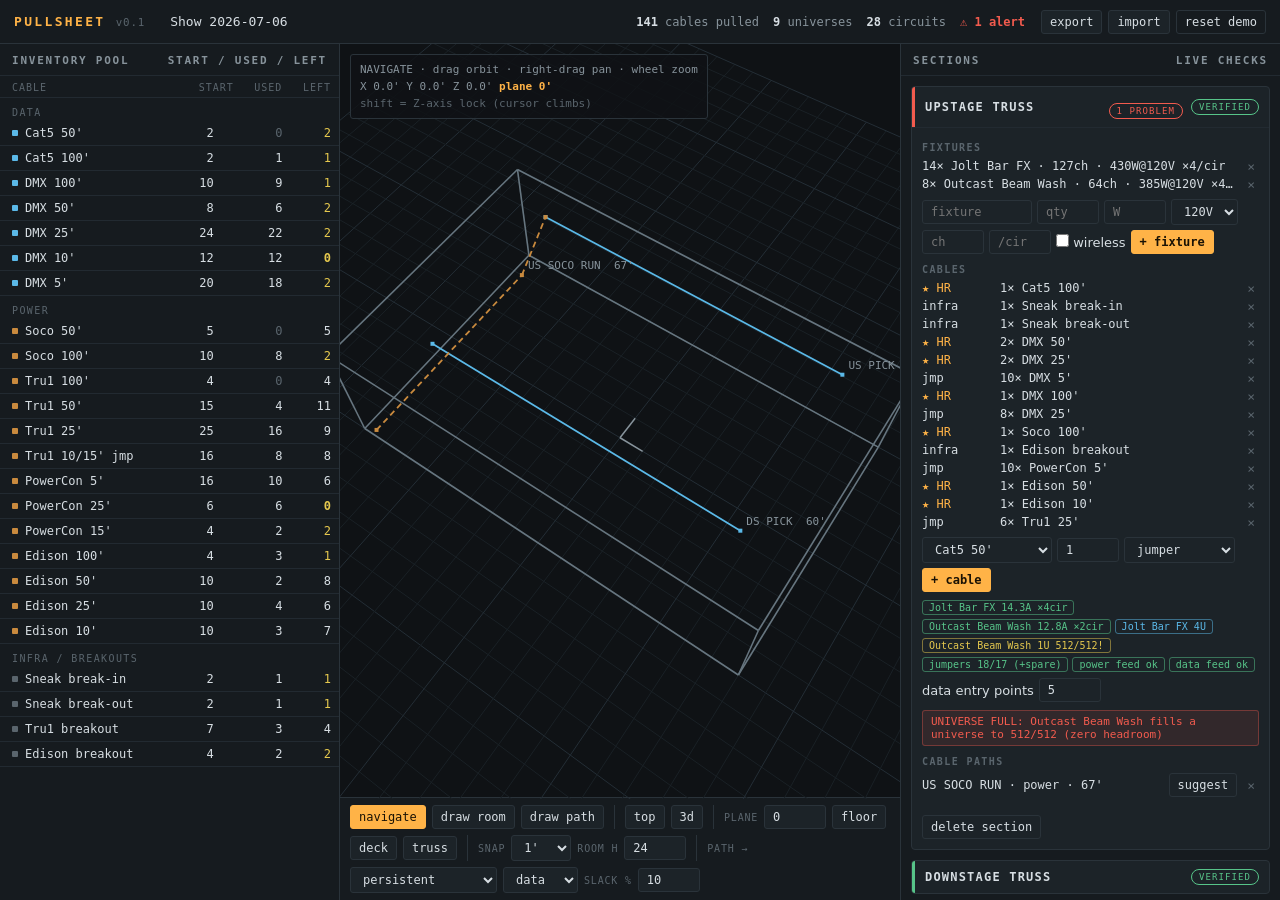
==== app/index.html @ e3582e50 "PullSheet v0.1: first working prototype - app/core.js: pure domain core — pool deduction, shortage a" ====
<!DOCTYPE html>
<html lang="en">
<head>
  <meta charset="utf-8">
  <meta name="viewport" content="width=device-width, initial-scale=1">
  <title>PullSheet — cable counts for live production</title>
  <link rel="stylesheet" href="style.css">
</head>
<body>
  <div id="shell">
    <header id="topbar">
      <span class="brand">PULLSHEET <small>v0.1</small></span>
      <input id="showname" type="text" aria-label="Show name">
      <div id="totals"></div>
      <div class="actions">
        <button id="btn-export">export</button>
        <button id="btn-import">import</button>
        <input id="import-file" type="file" accept=".json" hidden>
        <button id="btn-reset" class="ghost">reset demo</button>
      </div>
    </header>

    <aside id="left" class="panel">
      <div class="panel-head">Inventory pool <span class="spacer"></span> start / used / left</div>
      <table id="pool-table">
        <thead>
          <tr><th>Cable</th><th>Start</th><th>Used</th><th>Left</th></tr>
        </thead>
        <tbody id="pool-body"></tbody>
      </table>
    </aside>

    <main id="mid">
      <div id="viewport-wrap">
        <canvas id="viewport"></canvas>
        <div id="alert-banner" role="alert"></div>
        <div id="hud">
          <div id="hud-mode">NAVIGATE</div>
          <div><span id="hud-pos">X 0.0'  Y 0.0'  Z 0.0'</span>  <b id="hud-elev">plane 0'</b></div>
          <div class="hint" id="hud-pending"></div>
          <div class="hint">shift = Z-axis lock (cursor climbs)</div>
        </div>
      </div>
      <div id="vp-toolbar">
        <button id="mode-orbit">navigate</button>
        <button id="mode-room">draw room</button>
        <button id="mode-path">draw path</button>
        <span class="sep"></span>
        <button id="view-top">top</button>
        <button id="view-3d">3d</button>
        <span class="sep"></span>
        <label for="elev">plane</label>
        <input id="elev" type="number" value="0" step="1" min="0" aria-label="Working elevation in feet">
        <button data-elev="0">floor</button>
        <button data-elev="4">deck</button>
        <button data-elev="22">truss</button>
        <span class="sep"></span>
        <label for="snap">snap</label>
        <select id="snap" aria-label="Grid snap">
          <option value="1" selected>1'</option>
          <option value="5">5'</option>
          <option value="0">off</option>
        </select>
        <label for="room-h">room h</label>
        <input id="room-h" type="number" value="24" min="8" aria-label="Room height in feet">
        <span class="sep"></span>
        <label for="path-layer">path →</label>
        <select id="path-layer" aria-label="Layer for new paths"></select>
        <select id="path-kind" aria-label="Kind for new paths">
          <option value="data">data</option>
          <option value="power">power</option>
        </select>
        <label for="slack">slack %</label>
        <input id="slack" type="number" value="10" min="0" max="50" aria-label="Cable slack percent">
      </div>
    </main>

    <aside id="right" class="panel">
      <div class="panel-head">Sections <span class="spacer"></span> live checks</div>
      <div id="sections-host"></div>
      <div id="new-section">
        <input id="new-section-name" type="text" placeholder="new section name…" aria-label="New section name">
        <button id="btn-add-section" class="primary">+ section</button>
      </div>
    </aside>
  </div>

  <script src="core.js"></script>
  <script src="engine3d.js"></script>
  <script src="app.js"></script>
</body>
</html>
---- app/style.css ----
/* PullSheet v0.1 — console-dark, patch-sheet aesthetic.
   Deliberately single-theme: this is a lighting tool; its habitat is blackout. */

:root {
  --bg: #0F1215;
  --panel: #161B1F;
  --panel-2: #1C2328;
  --line: #2A333A;
  --line-soft: #222A31;
  --text: #D7DEE3;
  --muted: #87939B;
  --faint: #5A656D;
  --accent: #FFB347;        /* tungsten */
  --accent-ink: #1A1204;
  --ok: #57C489;
  --warn: #E5C84E;
  --crit: #F25B4E;
  --data: #5BB9E8;
  --power: #C98A3E;
  /* viewport */
  --v-grid: #1A2126;
  --v-grid-major: #242E36;
  --v-room: #66757F;
  --v-path: #5BB9E8;
  --v-path-power: #C98A3E;
  --v-cursor: #FFB347;
  --v-pending: #FFB347;
  --v-text: #87939B;
  --mono: ui-monospace, "SF Mono", "Cascadia Code", Menlo, Consolas, monospace;
  --ui: system-ui, -apple-system, "Segoe UI", sans-serif;
}

* { box-sizing: border-box; margin: 0; padding: 0; }

html, body { height: 100%; }
body {
  background: var(--bg);
  color: var(--text);
  font-family: var(--ui);
  font-size: 13px;
  overflow: hidden;
}

button, input, select {
  font-family: var(--mono);
  font-size: 12px;
  color: var(--text);
  background: var(--panel-2);
  border: 1px solid var(--line);
  border-radius: 3px;
  padding: 4px 8px;
}
input[type="number"] { width: 62px; }
input, select { min-width: 0; }
button { cursor: pointer; }
button:hover { border-color: var(--muted); }
button:focus-visible, input:focus-visible, select:focus-visible {
  outline: 2px solid var(--accent);
  outline-offset: 1px;
}
button.primary {
  background: var(--accent);
  color: var(--accent-ink);
  border-color: var(--accent);
  font-weight: 700;
}
button.mode-on {
  background: var(--accent);
  color: var(--accent-ink);
  border-color: var(--accent);
}
button.ghost { background: transparent; }

/* ---------- shell ---------- */
#shell {
  display: grid;
  grid-template-rows: 44px 1fr;
  grid-template-columns: 340px 1fr 380px;
  grid-template-areas: "top top top" "left mid right";
  height: 100vh;
}

/* ---------- top bar ---------- */
#topbar {
  grid-area: top;
  display: flex;
  align-items: center;
  gap: 16px;
  padding: 0 14px;
  background: var(--panel);
  border-bottom: 1px solid var(--line);
}
#topbar .brand {
  font-family: var(--mono);
  font-weight: 700;
  letter-spacing: 0.18em;
  color: var(--accent);
  font-size: 13px;
}
#topbar .brand small {
  color: var(--faint);
  font-weight: 400;
  letter-spacing: 0.08em;
}
#showname {
  background: transparent;
  border: 1px solid transparent;
  font-size: 13px;
  width: 220px;
}
#showname:hover, #showname:focus { border-color: var(--line); }
#totals {
  display: flex;
  gap: 14px;
  margin-left: auto;
  font-family: var(--mono);
  font-variant-numeric: tabular-nums;
  color: var(--muted);
  font-size: 12px;
  white-space: nowrap;
}
#totals b { color: var(--text); font-weight: 600; }
#totals .alert-chip { color: var(--crit); font-weight: 700; }
#totals .alert-chip.clean { color: var(--ok); }
#topbar .actions { display: flex; gap: 6px; }

/* ---------- panels ---------- */
.panel {
  background: var(--panel);
  overflow-y: auto;
  min-height: 0;
}
#left { grid-area: left; border-right: 1px solid var(--line); }
#right { grid-area: right; border-left: 1px solid var(--line); }

.panel-head {
  position: sticky;
  top: 0;
  z-index: 2;
  display: flex;
  align-items: baseline;
  gap: 8px;
  padding: 10px 12px 8px;
  background: var(--panel);
  border-bottom: 1px solid var(--line-soft);
  font-family: var(--mono);
  font-size: 11px;
  font-weight: 700;
  letter-spacing: 0.16em;
  color: var(--muted);
  text-transform: uppercase;
}
.panel-head .spacer { flex: 1; }

/* ---------- pool table ---------- */
#pool-table { width: 100%; border-collapse: collapse; font-family: var(--mono); font-size: 12px; }
#pool-table th {
  text-align: right;
  font-weight: 400;
  color: var(--faint);
  font-size: 10px;
  letter-spacing: 0.1em;
  text-transform: uppercase;
  padding: 6px 8px 4px;
  border-bottom: 1px solid var(--line-soft);
}
#pool-table th:first-child { text-align: left; padding-left: 12px; }
#pool-table td {
  padding: 3px 8px;
  text-align: right;
  font-variant-numeric: tabular-nums;
  border-bottom: 1px solid var(--line-soft);
  white-space: nowrap;
}
#pool-table td:first-child { text-align: left; padding-left: 12px; color: var(--text); }
#pool-table .kind-tick {
  display: inline-block;
  width: 6px; height: 6px;
  margin-right: 7px;
  border-radius: 1px;
  vertical-align: 1px;
}
#pool-table .kind-data .kind-tick { background: var(--data); }
#pool-table .kind-power .kind-tick { background: var(--power); }
#pool-table .kind-infra .kind-tick { background: var(--faint); }
#pool-table .num-muted { color: var(--faint); }
#pool-table tr.short td { background: rgba(242, 91, 78, 0.13); }
#pool-table tr.short .rem { color: var(--crit); font-weight: 700; }
#pool-table tr.zero .rem { color: var(--warn); font-weight: 700; }
#pool-table tr.low .rem { color: var(--warn); }
#pool-table tr.group-head td {
  padding-top: 9px;
  color: var(--faint);
  font-size: 10px;
  letter-spacing: 0.14em;
  text-transform: uppercase;
  border-bottom: none;
}
.qty-edit {
  width: 48px;
  text-align: right;
  padding: 1px 4px;
  background: transparent;
  border-color: transparent;
}
.qty-edit:hover, .qty-edit:focus { border-color: var(--line); background: var(--panel-2); }

.inv-add { display: flex; gap: 6px; padding: 10px 12px; flex-wrap: wrap; }

/* ---------- viewport ---------- */
#mid {
  grid-area: mid;
  position: relative;
  display: flex;
  flex-direction: column;
  min-width: 0;
  background: var(--bg);
}
#viewport-wrap { flex: 1; position: relative; min-height: 0; }
#viewport { position: absolute; inset: 0; display: block; cursor: crosshair; }

#vp-toolbar {
  display: flex;
  align-items: center;
  gap: 6px;
  padding: 7px 10px;
  background: var(--panel);
  border-top: 1px solid var(--line);
  font-family: var(--mono);
  font-size: 11px;
  flex-wrap: wrap;
}
#vp-toolbar .sep { width: 1px; align-self: stretch; background: var(--line); margin: 0 4px; }
#vp-toolbar label { color: var(--faint); letter-spacing: 0.08em; text-transform: uppercase; font-size: 10px; }

#hud {
  position: absolute;
  left: 10px;
  top: 10px;
  font-family: var(--mono);
  font-size: 11px;
  color: var(--muted);
  background: rgba(15, 18, 21, 0.82);
  border: 1px solid var(--line);
  border-radius: 3px;
  padding: 6px 9px;
  pointer-events: none;
  font-variant-numeric: tabular-nums;
  line-height: 1.55;
}
#hud b { color: var(--accent); font-weight: 600; }
#hud .hint { color: var(--faint); }

/* ---------- sections ---------- */
.section-card {
  margin: 10px 10px 0;
  border: 1px solid var(--line);
  border-radius: 4px;
  background: var(--panel-2);
  overflow: hidden;
}
.section-card:last-child { margin-bottom: 10px; }
.section-title {
  display: flex;
  align-items: center;
  gap: 8px;
  padding: 8px 10px;
  cursor: pointer;
  border-left: 3px solid var(--faint);
}
.section-card.state-verified .section-title { border-left-color: var(--ok); }
.section-card.state-counted-only .section-title { border-left-color: var(--warn); }
.section-card.has-problems .section-title { border-left-color: var(--crit); }
.section-title h3 {
  font-family: var(--mono);
  font-size: 12px;
  font-weight: 700;
  letter-spacing: 0.1em;
  text-transform: uppercase;
  flex: 1;
}
.state-pill {
  font-family: var(--mono);
  font-size: 9px;
  letter-spacing: 0.12em;
  text-transform: uppercase;
  padding: 2px 7px;
  border-radius: 9px;
  border: 1px solid var(--line);
  color: var(--muted);
  white-space: nowrap;
}
.state-pill.verified { color: var(--ok); border-color: var(--ok); }
.state-pill.counted-only { color: var(--warn); border-color: var(--warn); }
.state-pill.problems { color: var(--crit); border-color: var(--crit); }

.section-body { padding: 4px 10px 10px; border-top: 1px solid var(--line-soft); }
.section-body h4 {
  font-family: var(--mono);
  font-size: 10px;
  letter-spacing: 0.14em;
  text-transform: uppercase;
  color: var(--faint);
  margin: 10px 0 4px;
}
.rowline {
  display: flex;
  align-items: center;
  gap: 6px;
  font-family: var(--mono);
  font-size: 12px;
  font-variant-numeric: tabular-nums;
  padding: 2px 0;
}
.rowline .grow { flex: 1; min-width: 0; overflow: hidden; text-overflow: ellipsis; white-space: nowrap; }
.rowline .role-hr { color: var(--accent); }
.rowline .role-sp { color: var(--faint); }
.rowline .del {
  background: none; border: none; color: var(--faint);
  padding: 0 4px; font-size: 13px; line-height: 1;
}
.rowline .del:hover { color: var(--crit); }
.badge {
  font-family: var(--mono);
  font-size: 10px;
  padding: 1px 6px;
  border-radius: 3px;
  border: 1px solid var(--line);
  color: var(--muted);
  white-space: nowrap;
}
.badge.ok { color: var(--ok); border-color: rgba(87, 196, 137, 0.5); }
.badge.warn { color: var(--warn); border-color: rgba(229, 200, 78, 0.5); }
.badge.crit { color: var(--crit); border-color: rgba(242, 91, 78, 0.55); }
.badge.data { color: var(--data); border-color: rgba(91, 185, 232, 0.5); }

.problems { margin-top: 8px; display: flex; flex-direction: column; gap: 4px; }
.problem {
  font-family: var(--mono);
  font-size: 11px;
  color: var(--crit);
  background: rgba(242, 91, 78, 0.1);
  border: 1px solid rgba(242, 91, 78, 0.35);
  border-radius: 3px;
  padding: 4px 8px;
}
.checks { display: flex; flex-wrap: wrap; gap: 4px; margin-top: 8px; }

.addform { display: flex; gap: 5px; flex-wrap: wrap; margin-top: 6px; align-items: center; }
.addform select { max-width: 130px; }
.addform input[type="text"] { width: 110px; }

.path-row { align-items: center; }
.path-suggest {
  font-family: var(--mono);
  font-size: 11px;
  color: var(--muted);
  padding: 4px 0 2px;
}
.path-suggest b { color: var(--data); font-weight: 600; }
.path-suggest .no { color: var(--crit); }

#new-section { margin: 10px; display: flex; gap: 6px; }
#new-section input { flex: 1; }

/* alert banner */
#alert-banner {
  display: none;
  position: absolute;
  top: 10px;
  left: 50%;
  transform: translateX(-50%);
  z-index: 5;
  font-family: var(--mono);
  font-size: 12px;
  font-weight: 700;
  color: #fff;
  background: var(--crit);
  border-radius: 3px;
  padding: 7px 14px;
  letter-spacing: 0.06em;
  box-shadow: 0 4px 18px rgba(0, 0, 0, 0.5);
}
#alert-banner.show { display: block; }

@media (prefers-reduced-motion: no-preference) {
  #alert-banner.show { animation: pulse 1.2s ease-in-out infinite alternate; }
  @keyframes pulse { from { opacity: 1; } to { opacity: 0.75; } }
}

/* narrow screens: stack panels (prototype-grade responsiveness) */
@media (max-width: 980px) {
  #shell {
    grid-template-columns: 1fr;
    grid-template-rows: 44px 40vh 1fr 1fr;
    grid-template-areas: "top" "mid" "left" "right";
  }
  #left, #right { border: none; border-top: 1px solid var(--line); }
  body { overflow: auto; }
}
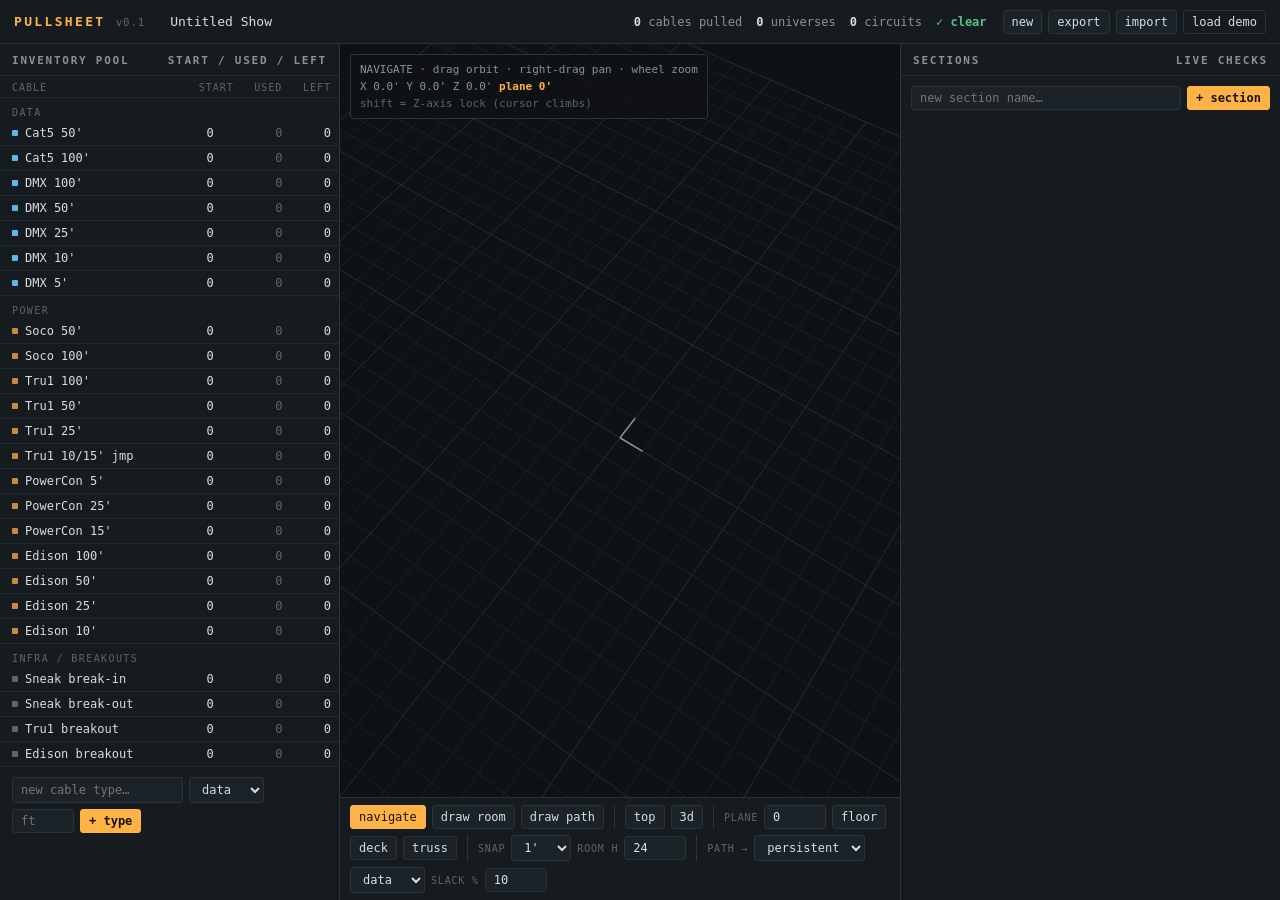
==== commit f48bb3ba: "Start in a blank project; demo show becomes opt-in - App boots to a blank project: standard cable ca" ====
--- a/app/index.html
+++ b/app/index.html
@@ -13,10 +13,11 @@
       <input id="showname" type="text" aria-label="Show name">
       <div id="totals"></div>
       <div class="actions">
+        <button id="btn-new">new</button>
         <button id="btn-export">export</button>
         <button id="btn-import">import</button>
         <input id="import-file" type="file" accept=".json" hidden>
-        <button id="btn-reset" class="ghost">reset demo</button>
+        <button id="btn-demo" class="ghost">load demo</button>
       </div>
     </header>
 
@@ -28,6 +29,16 @@
         </thead>
         <tbody id="pool-body"></tbody>
       </table>
+      <div class="inv-add">
+        <input id="nt-label" type="text" placeholder="new cable type…" aria-label="New cable type name">
+        <select id="nt-kind" aria-label="New cable type kind">
+          <option value="data">data</option>
+          <option value="power">power</option>
+          <option value="infra">infra</option>
+        </select>
+        <input id="nt-len" type="number" min="0" placeholder="ft" aria-label="New cable type length in feet">
+        <button id="nt-add" class="primary">+ type</button>
+      </div>
     </aside>
 
     <main id="mid">
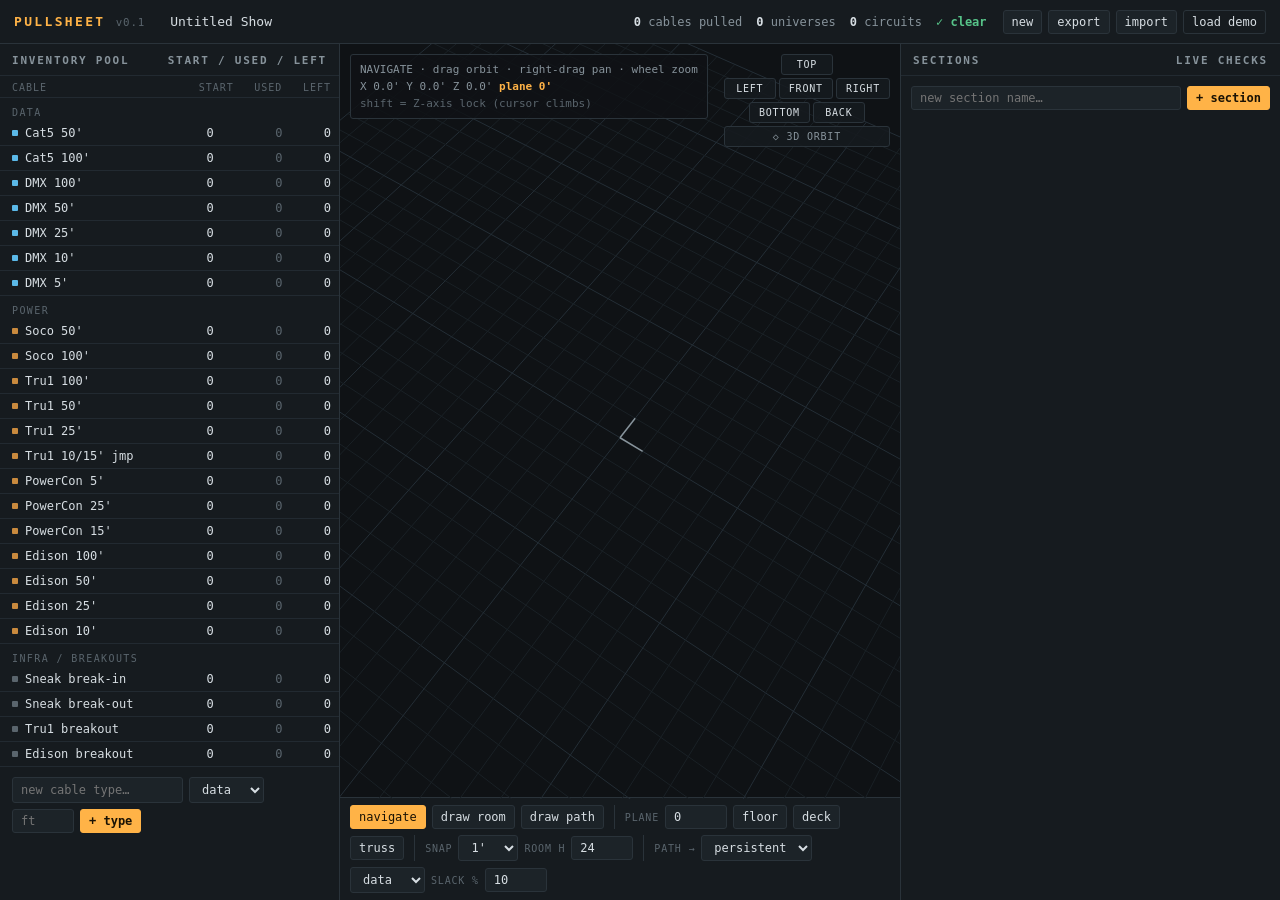
==== commit 417a9f91: "Add snap-view gizmo: top/bottom/left/right/front/back + 3D orbit - engine3d: snapView(face) with 180" ====
--- a/app/index.html
+++ b/app/index.html
@@ -44,6 +44,19 @@
     <main id="mid">
       <div id="viewport-wrap">
         <canvas id="viewport"></canvas>
+        <div id="gizmo" role="group" aria-label="Snap view">
+          <button data-view="top">top</button>
+          <div class="giz-row">
+            <button data-view="left">left</button>
+            <button data-view="front">front</button>
+            <button data-view="right">right</button>
+          </div>
+          <div class="giz-row">
+            <button data-view="bottom">bottom</button>
+            <button data-view="back">back</button>
+          </div>
+          <button id="view-3d" class="giz-3d">◇ 3D orbit</button>
+        </div>
         <div id="alert-banner" role="alert"></div>
         <div id="hud">
           <div id="hud-mode">NAVIGATE</div>
@@ -56,9 +69,6 @@
         <button id="mode-orbit">navigate</button>
         <button id="mode-room">draw room</button>
         <button id="mode-path">draw path</button>
-        <span class="sep"></span>
-        <button id="view-top">top</button>
-        <button id="view-3d">3d</button>
         <span class="sep"></span>
         <label for="elev">plane</label>
         <input id="elev" type="number" value="0" step="1" min="0" aria-label="Working elevation in feet">
--- a/app/style.css
+++ b/app/style.css
@@ -233,6 +233,33 @@
 #vp-toolbar .sep { width: 1px; align-self: stretch; background: var(--line); margin: 0 4px; }
 #vp-toolbar label { color: var(--faint); letter-spacing: 0.08em; text-transform: uppercase; font-size: 10px; }
 
+#gizmo {
+  position: absolute;
+  top: 10px;
+  right: 10px;
+  display: flex;
+  flex-direction: column;
+  align-items: center;
+  gap: 3px;
+  z-index: 4;
+}
+#gizmo .giz-row { display: flex; gap: 3px; }
+#gizmo button {
+  font-size: 10px;
+  letter-spacing: 0.08em;
+  text-transform: uppercase;
+  padding: 4px 9px;
+  min-width: 52px;
+  background: rgba(22, 27, 31, 0.85);
+}
+#gizmo button:hover { border-color: var(--accent); color: var(--accent); }
+#gizmo button.view-on {
+  background: var(--accent);
+  color: var(--accent-ink);
+  border-color: var(--accent);
+}
+#gizmo .giz-3d { width: 100%; color: var(--muted); }
+
 #hud {
   position: absolute;
   left: 10px;
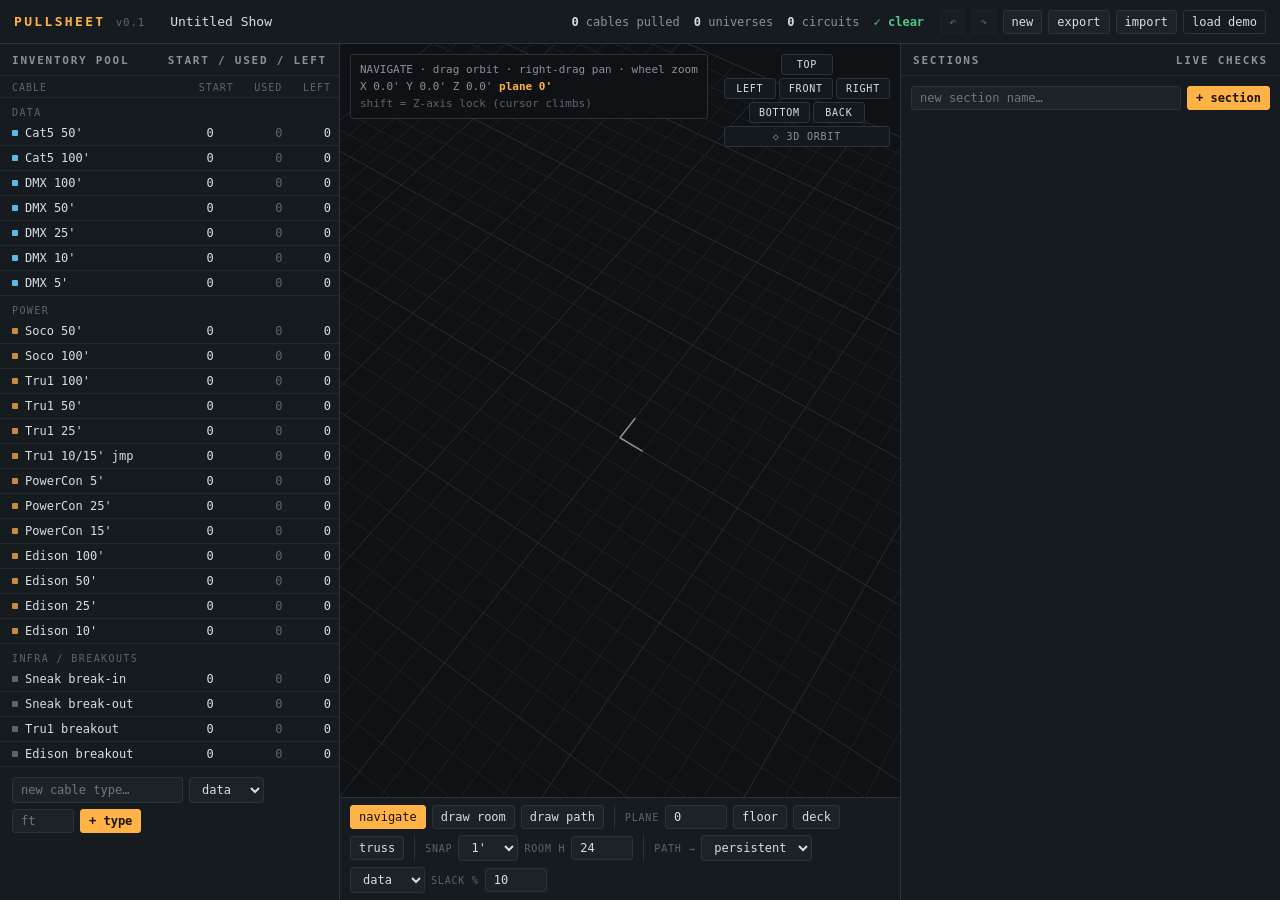
==== commit fc3a9ee1: "Add undo/redo history (ctrl+z / ctrl+y / ctrl+shift+z) - Snapshot-based history (120 steps) captured" ====
--- a/app/index.html
+++ b/app/index.html
@@ -13,6 +13,8 @@
       <input id="showname" type="text" aria-label="Show name">
       <div id="totals"></div>
       <div class="actions">
+        <button id="btn-undo" title="undo (ctrl+z)" aria-label="Undo">↶</button>
+        <button id="btn-redo" title="redo (ctrl+y)" aria-label="Redo">↷</button>
         <button id="btn-new">new</button>
         <button id="btn-export">export</button>
         <button id="btn-import">import</button>
--- a/app/style.css
+++ b/app/style.css
@@ -54,6 +54,8 @@
 input, select { min-width: 0; }
 button { cursor: pointer; }
 button:hover { border-color: var(--muted); }
+button:disabled { opacity: 0.35; cursor: default; }
+button:disabled:hover { border-color: var(--line); }
 button:focus-visible, input:focus-visible, select:focus-visible {
   outline: 2px solid var(--accent);
   outline-offset: 1px;
